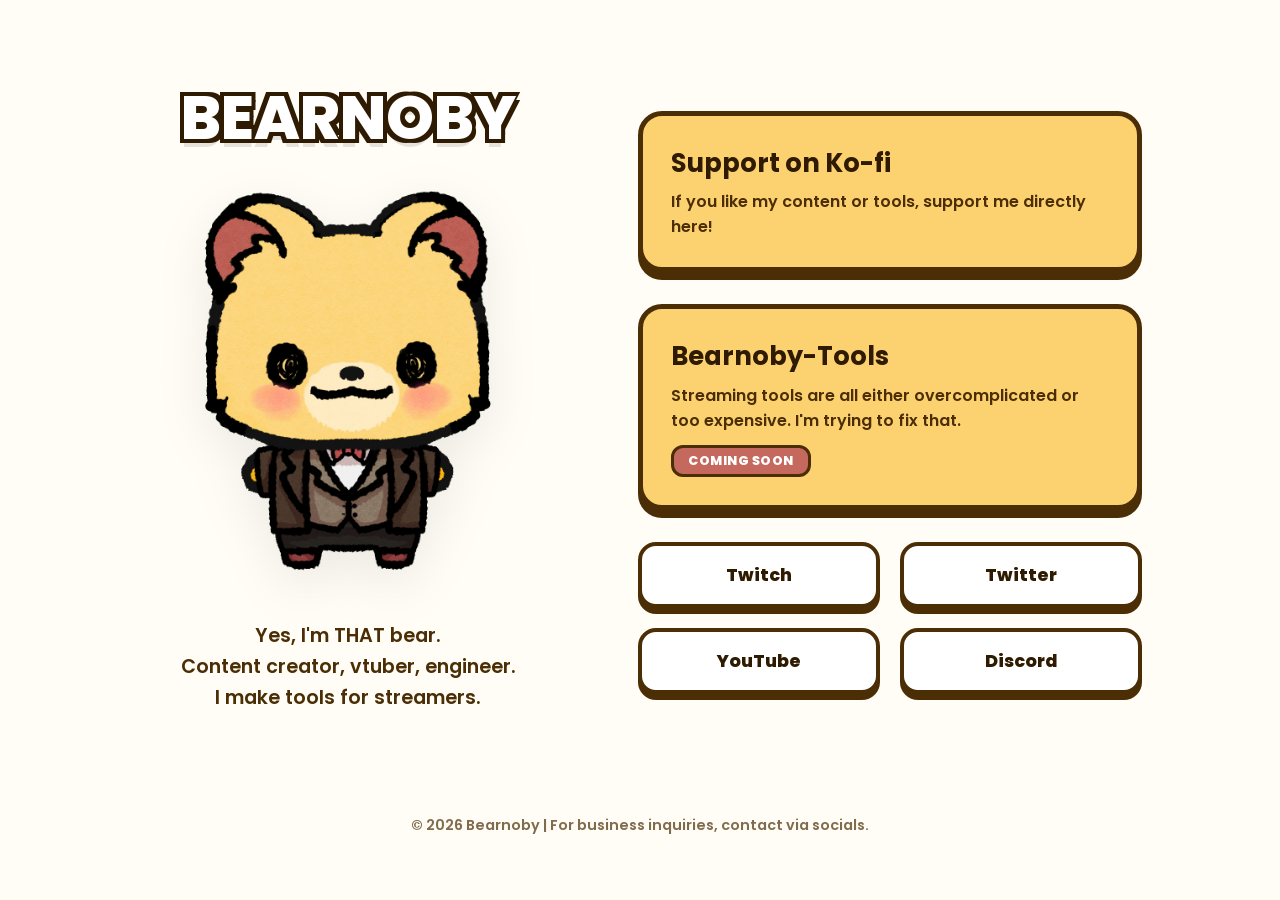
==== index.html @ 2d54cf7a "Updated to work with github pages Pages support c:" ====
<!DOCTYPE html>
<html lang="en">

<head>
    <meta charset="UTF-8">
    <meta name="viewport" content="width=device-width, initial-scale=1.0">
    <title>Bearnoby | Digital Creator</title>
    <meta name="description" content="One-page profile for Bearnoby. Content creation and streaming tools.">
    <link rel="stylesheet" href="static/css/style.css">
    <link rel="icon" type="image/png" href="static/img/bear_model.png">
</head>

<body>
    <main class="carrd-card">
        <!-- Left Side: Profile & Bio -->
        <div class="profile-side">
            <h1 class="name-header">BEARNOBY</h1>
            <img src="static/img/bear_model.png" alt="Bearnoby" class="bear-image">
            <p class="bio">
                Yes, I'm THAT bear.<br>
                Content creator, vtuber, engineer.<br>
                I make tools for streamers.
            </p>
        </div>

        <!-- Right Side: Interaction -->
        <div class="content-side">
            <a href="https://ko-fi.com/bearnoby" class="card">
                <h3>Support on Ko-fi</h3>
                <p>If you like my content or tools, support me directly here!</p>
            </a>

            <div class="card">
                <h3>Bearnoby-Tools</h3>
                <p>Streaming tools are all either overcomplicated or too expensive. I'm trying to fix that.</p>
                <span class="badge">COMING SOON</span>
            </div>

            <div class="links-grid">
                <a href="https://twitch.tv/bearnoby" class="btn">Twitch</a>
                <a href="https://x.com/bearnoby" class="btn">Twitter</a>
                <a href="https://www.youtube.com/@bearnoby" class="btn">YouTube</a>
                <a href="https://discord.gg/bNMjbB7C8e" class="btn">Discord</a>
            </div>
        </div>
    </main>

    <footer>
        <p>&copy; 2026 Bearnoby | For business inquiries, contact via socials.</p>
    </footer>
</body>

</html>
---- static/css/style.css ----
@import url('https://fonts.googleapis.com/css2?family=Poppins:wght@400;600;800&display=swap');

:root {
    --bg-page: #fffdf5;
    --primary: #FCD16F;
    --accent: #C5695E;
    --dark-brown: #4b2e05;
    --deep-brown: #2f1a02;
    --text-white: #ffffff;
}

* {
    margin: 0;
    padding: 0;
    box-sizing: border-box;
}

body {
    background-color: var(--bg-page);
    color: var(--deep-brown);
    font-family: 'Poppins', sans-serif;
    min-height: 100vh;
    display: flex;
    flex-direction: column; /* Changed to column to allow footer at bottom */
    justify-content: center;
    align-items: center;
    padding: 2rem;
    position: relative;
}

/* Scaled Up Centered Container */
.carrd-card {
    max-width: 1100px;
    width: 100%;
    display: grid;
    grid-template-columns: 1fr 1.2fr;
    gap: 5rem;
    align-items: stretch;
    padding: 3rem;
    margin: auto; /* Push away from footer */
}

@media (max-width: 968px) {
    .carrd-card {
        grid-template-columns: 1fr;
        gap: 3rem;
        text-align: center;
        padding: 2rem;
    }
}

/* Left Side: Profile & Bio */
.profile-side {
    display: flex;
    flex-direction: column;
    justify-content: center;
    align-items: center;
}

.name-header {
    font-size: 3.8rem;
    font-weight: 800;
    color: var(--text-white);
    text-shadow: 
        -4px -4px 0 var(--deep-brown),
         4px -4px 0 var(--deep-brown),
        -4px  4px 0 var(--deep-brown),
         4px  4px 0 var(--deep-brown),
         0px  8px 0px rgba(0,0,0,0.1);
    margin-bottom: 1.5rem;
    text-align: center;
    line-height: 0.9;
}

.bear-image {
    width: 100%;
    max-width: 450px;
    height: auto;
    filter: drop-shadow(0 15px 25px rgba(0,0,0,0.08));
    margin-bottom: 2rem;
    transition: transform 0.3s ease;
}

.bear-image:hover {
    transform: translateY(-5px) scale(1.02);
}

.bio {
    font-size: 1.2rem;
    line-height: 1.6;
    color: var(--dark-brown);
    font-weight: 600;
    text-align: center;
    max-width: 420px;
}

/* Right Side: Content */
.content-side {
    display: flex;
    flex-direction: column;
    justify-content: center;
    gap: 2rem;
}

/* Bubble Cards */
.card {
    background: var(--primary);
    border: 5px solid var(--dark-brown);
    border-radius: 24px;
    padding: 1.75rem;
    box-shadow: 0 8px 0 var(--dark-brown);
    transition: all 0.2s ease;
    text-decoration: none;
    display: block;
}

.card:hover {
    transform: translateY(-4px);
    box-shadow: 0 12px 0 var(--dark-brown);
}

.card h3 {
    color: var(--deep-brown);
    font-size: 1.6rem;
    margin-bottom: 0.4rem;
}

.card p {
    color: var(--dark-brown);
    font-size: 1rem;
    font-weight: 600;
}

.badge {
    display: inline-block;
    background: var(--accent);
    color: white;
    font-size: 0.8rem;
    padding: 4px 14px;
    border-radius: 12px;
    border: 3px solid var(--dark-brown);
    margin-top: 0.75rem;
    font-weight: 800;
    letter-spacing: 0.5px;
}

/* Links Grid (2x2) */
.links-grid {
    display: grid;
    grid-template-columns: 1fr 1fr;
    gap: 1.25rem;
}

.btn {
    background: white;
    border: 4px solid var(--dark-brown);
    padding: 1rem;
    border-radius: 18px;
    color: var(--deep-brown);
    font-weight: 800;
    text-decoration: none;
    font-size: 1.1rem;
    box-shadow: 0 6px 0 var(--dark-brown);
    transition: all 0.1s ease;
    text-align: center;
}

.btn:active {
    transform: translateY(6px);
    box-shadow: none;
}

/* Footer (Page Bottom) */
footer {
    width: 100%;
    text-align: center;
    padding: 2rem 0;
    font-size: 0.9rem;
    color: var(--dark-brown);
    opacity: 0.7;
    font-weight: 600;
    margin-top: auto;
}
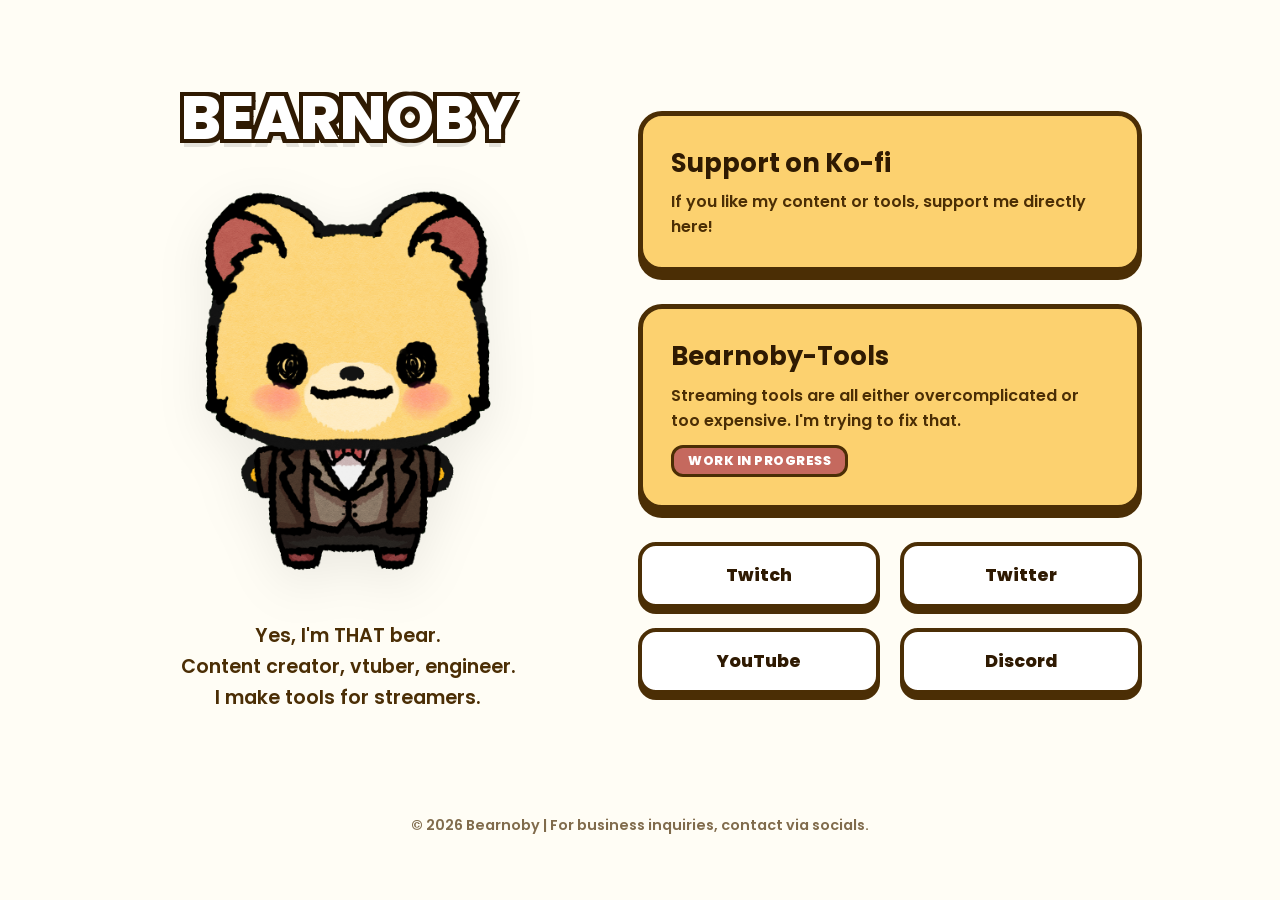
==== commit a76f2461: "Bearnoby-Tools page Page for Bearnoby-Tools" ====
--- a/index.html
+++ b/index.html
@@ -4,8 +4,23 @@
 <head>
     <meta charset="UTF-8">
     <meta name="viewport" content="width=device-width, initial-scale=1.0">
-    <title>Bearnoby | Digital Creator</title>
-    <meta name="description" content="One-page profile for Bearnoby. Content creation and streaming tools.">
+    <title>Bearnoby</title>
+    <meta name="description" content="Yes, I'm THAT bear c:">
+
+    <!-- Open Graph / Facebook -->
+    <meta property="og:type" content="website">
+    <meta property="og:url" content="http://bearnoby.com/">
+    <meta property="og:title" content="Bearnoby">
+    <meta property="og:description" content="Yes, I'm THAT bear c:">
+    <meta property="og:image" content="http://bearnoby.com/static/img/bear_model.png">
+
+    <!-- Twitter -->
+    <meta property="twitter:card" content="summary_large_image">
+    <meta property="twitter:url" content="http://bearnoby.com/">
+    <meta property="twitter:title" content="Bearnoby">
+    <meta property="twitter:description" content="Yes, I'm THAT bear c:">
+    <meta property="twitter:image" content="http://bearnoby.com/static/img/bear_model.png">
+
     <link rel="stylesheet" href="static/css/style.css">
     <link rel="icon" type="image/png" href="static/img/bear_model.png">
 </head>
@@ -30,11 +45,11 @@
                 <p>If you like my content or tools, support me directly here!</p>
             </a>
 
-            <div class="card">
+            <a href="/bearnoby-tools/" class="card">
                 <h3>Bearnoby-Tools</h3>
                 <p>Streaming tools are all either overcomplicated or too expensive. I'm trying to fix that.</p>
-                <span class="badge">COMING SOON</span>
-            </div>
+                <span class="badge">WORK IN PROGRESS</span>
+            </a>
 
             <div class="links-grid">
                 <a href="https://twitch.tv/bearnoby" class="btn">Twitch</a>
--- a/static/css/style.css
+++ b/static/css/style.css
@@ -161,8 +161,13 @@
     text-decoration: none;
     font-size: 1.1rem;
     box-shadow: 0 6px 0 var(--dark-brown);
-    transition: all 0.1s ease;
+    transition: all 0.2s ease;
     text-align: center;
+}
+
+.btn:hover {
+    transform: translateY(-4px);
+    box-shadow: 0 10px 0 var(--dark-brown);
 }
 
 .btn:active {
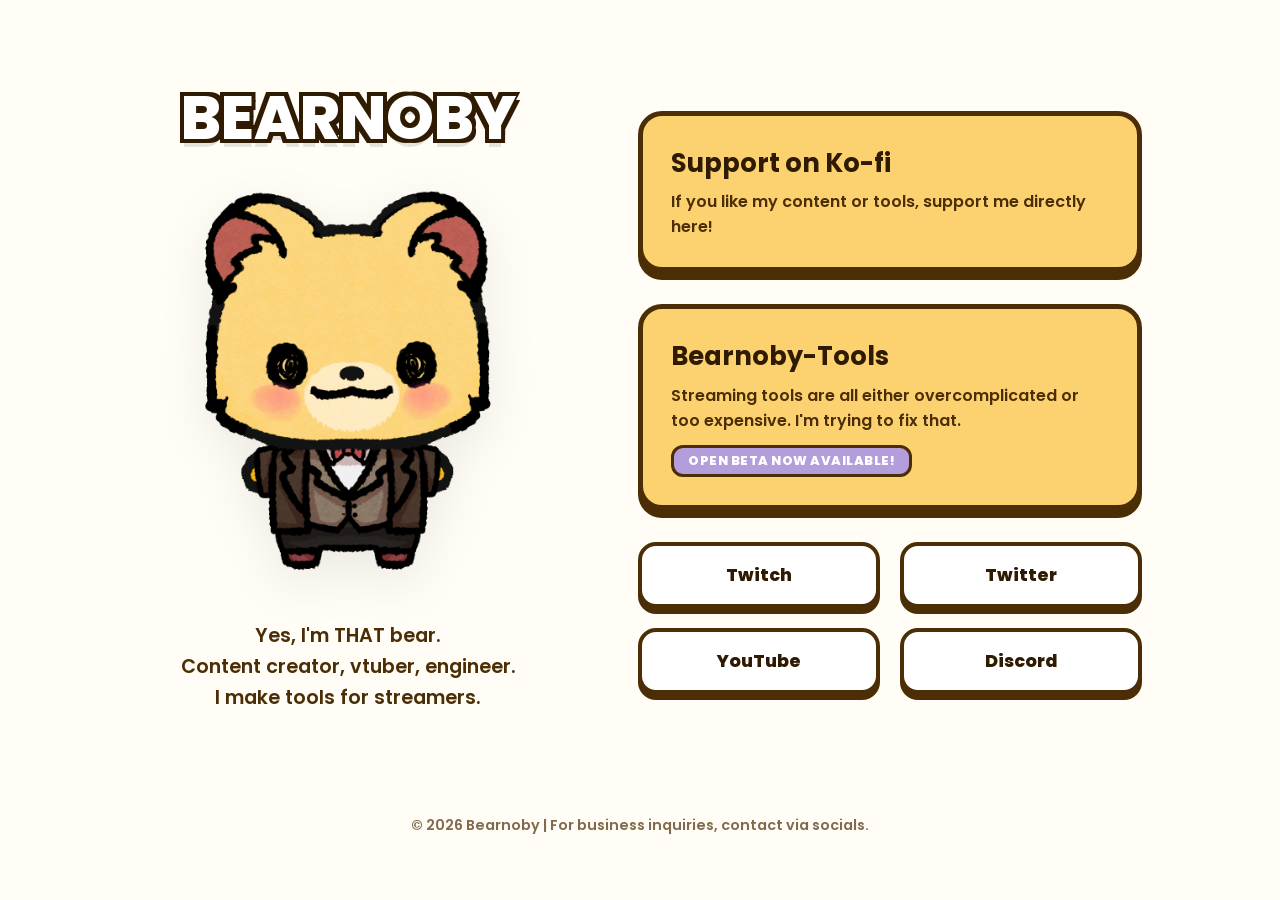
==== commit 30bba06d: "Release bearnoby-tools open beta Update bearnoby-tools status from work-in-progress to open beta. Ad" ====
--- a/index.html
+++ b/index.html
@@ -48,7 +48,7 @@
             <a href="/bearnoby-tools/" class="card">
                 <h3>Bearnoby-Tools</h3>
                 <p>Streaming tools are all either overcomplicated or too expensive. I'm trying to fix that.</p>
-                <span class="badge">WORK IN PROGRESS</span>
+                <span class="badge">OPEN BETA NOW AVAILABLE!</span>
             </a>
 
             <div class="links-grid">
--- a/static/css/style.css
+++ b/static/css/style.css
@@ -4,6 +4,7 @@
     --bg-page: #fffdf5;
     --primary: #FCD16F;
     --accent: #C5695E;
+    --lavender: #B39DDB;
     --dark-brown: #4b2e05;
     --deep-brown: #2f1a02;
     --text-white: #ffffff;
@@ -133,7 +134,7 @@
 
 .badge {
     display: inline-block;
-    background: var(--accent);
+    background: var(--lavender);
     color: white;
     font-size: 0.8rem;
     padding: 4px 14px;
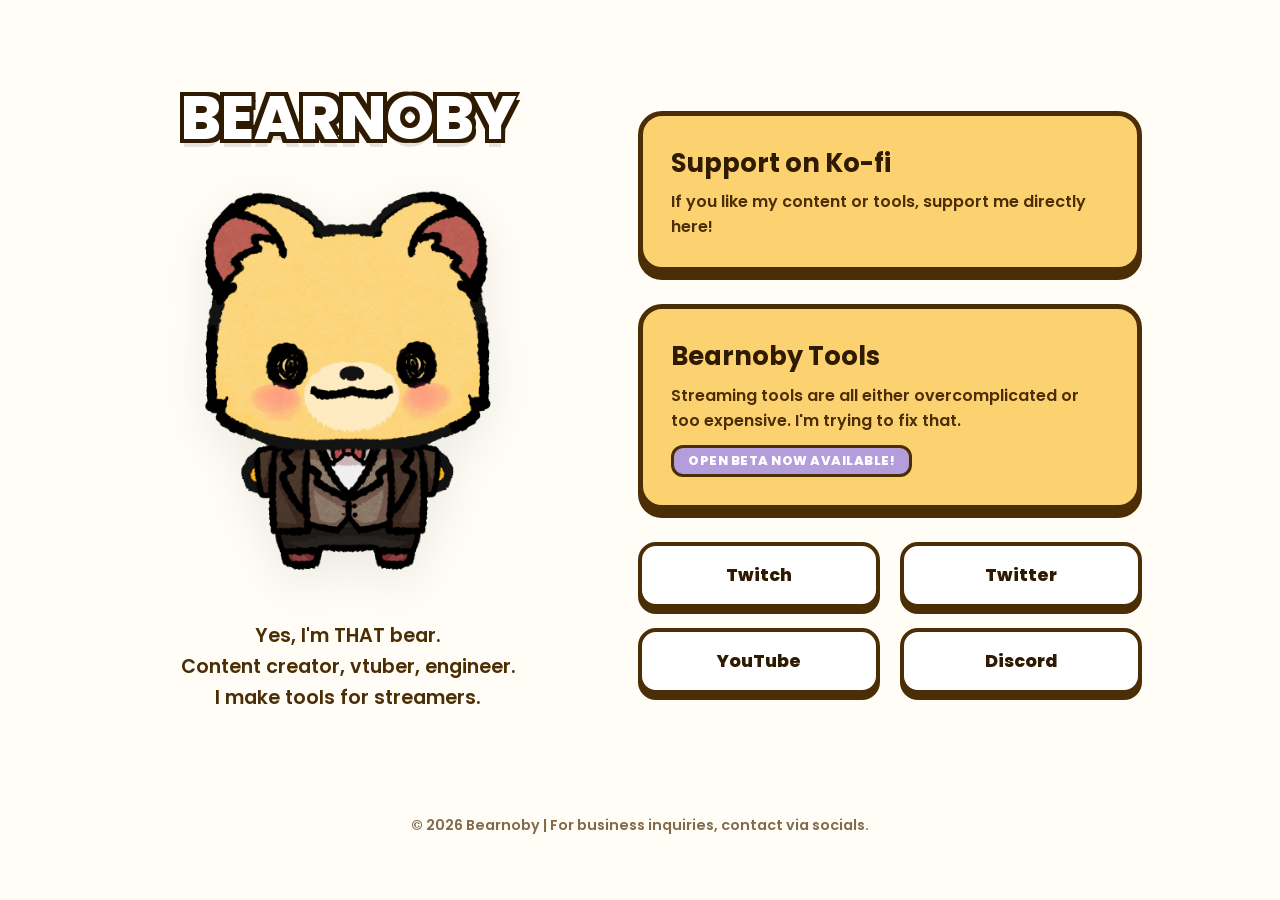
==== commit 17d1849d: "Improve blog layout, fonts, and build/run scripts Revamp blog UI: add Google Fonts, introduce a resp" ====
--- a/index.html
+++ b/index.html
@@ -45,8 +45,8 @@
                 <p>If you like my content or tools, support me directly here!</p>
             </a>
 
-            <a href="/bearnoby-tools/" class="card">
-                <h3>Bearnoby-Tools</h3>
+            <a href="https://bearnoby.itch.io/bearnoby-tools" class="card">
+                <h3>Bearnoby Tools</h3>
                 <p>Streaming tools are all either overcomplicated or too expensive. I'm trying to fix that.</p>
                 <span class="badge">OPEN BETA NOW AVAILABLE!</span>
             </a>
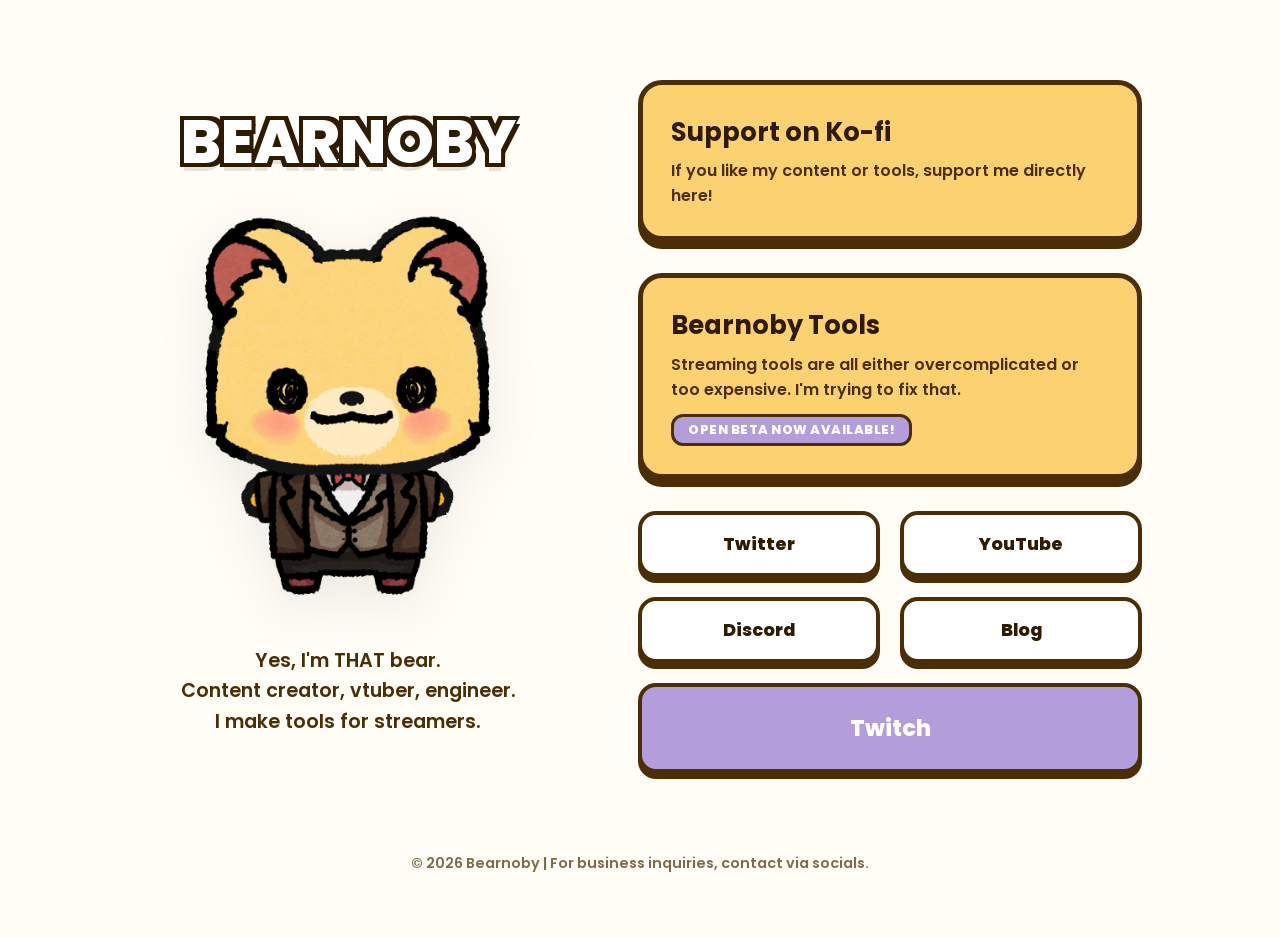
==== commit ff916df6: "Add blog card to homepage This change adds a new Blog card to the homepage, linking to the blog sect" ====
--- a/index.html
+++ b/index.html
@@ -52,10 +52,11 @@
             </a>
 
             <div class="links-grid">
-                <a href="https://twitch.tv/bearnoby" class="btn">Twitch</a>
                 <a href="https://x.com/bearnoby" class="btn">Twitter</a>
                 <a href="https://www.youtube.com/@bearnoby" class="btn">YouTube</a>
                 <a href="https://discord.gg/bNMjbB7C8e" class="btn">Discord</a>
+                <a href="/blog/" class="btn">Blog</a>
+                <a href="https://twitch.tv/bearnoby" class="btn btn-large btn-lavender">Twitch</a>
             </div>
         </div>
     </main>
--- a/static/css/style.css
+++ b/static/css/style.css
@@ -176,6 +176,17 @@
     box-shadow: none;
 }
 
+.btn-large {
+    grid-column: 1 / -1;
+    padding: 1.5rem;
+    font-size: 1.4rem;
+}
+
+.btn-lavender {
+    background: var(--lavender);
+    color: white;
+}
+
 /* Footer (Page Bottom) */
 footer {
     width: 100%;
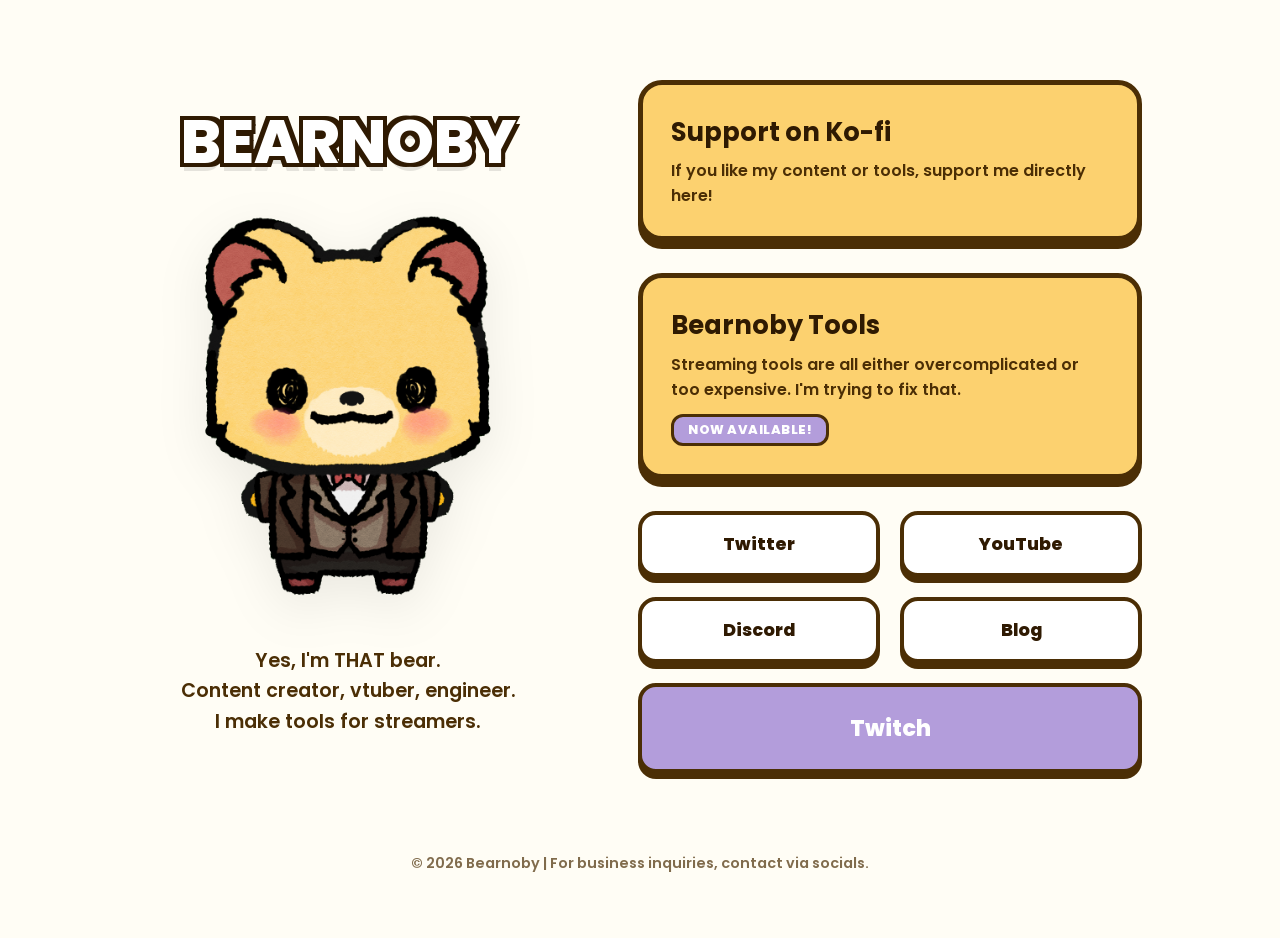
==== commit 4ced417a: "Add generated Bearnoby Tools site This adds a new YAML-driven Bearnoby Tools landing page, generates" ====
--- a/index.html
+++ b/index.html
@@ -45,10 +45,10 @@
                 <p>If you like my content or tools, support me directly here!</p>
             </a>
 
-            <a href="https://bearnoby.itch.io/bearnoby-tools" class="card">
+            <a href="/bearnoby-tools/" class="card">
                 <h3>Bearnoby Tools</h3>
                 <p>Streaming tools are all either overcomplicated or too expensive. I'm trying to fix that.</p>
-                <span class="badge">OPEN BETA NOW AVAILABLE!</span>
+                <span class="badge">NOW AVAILABLE!</span>
             </a>
 
             <div class="links-grid">
